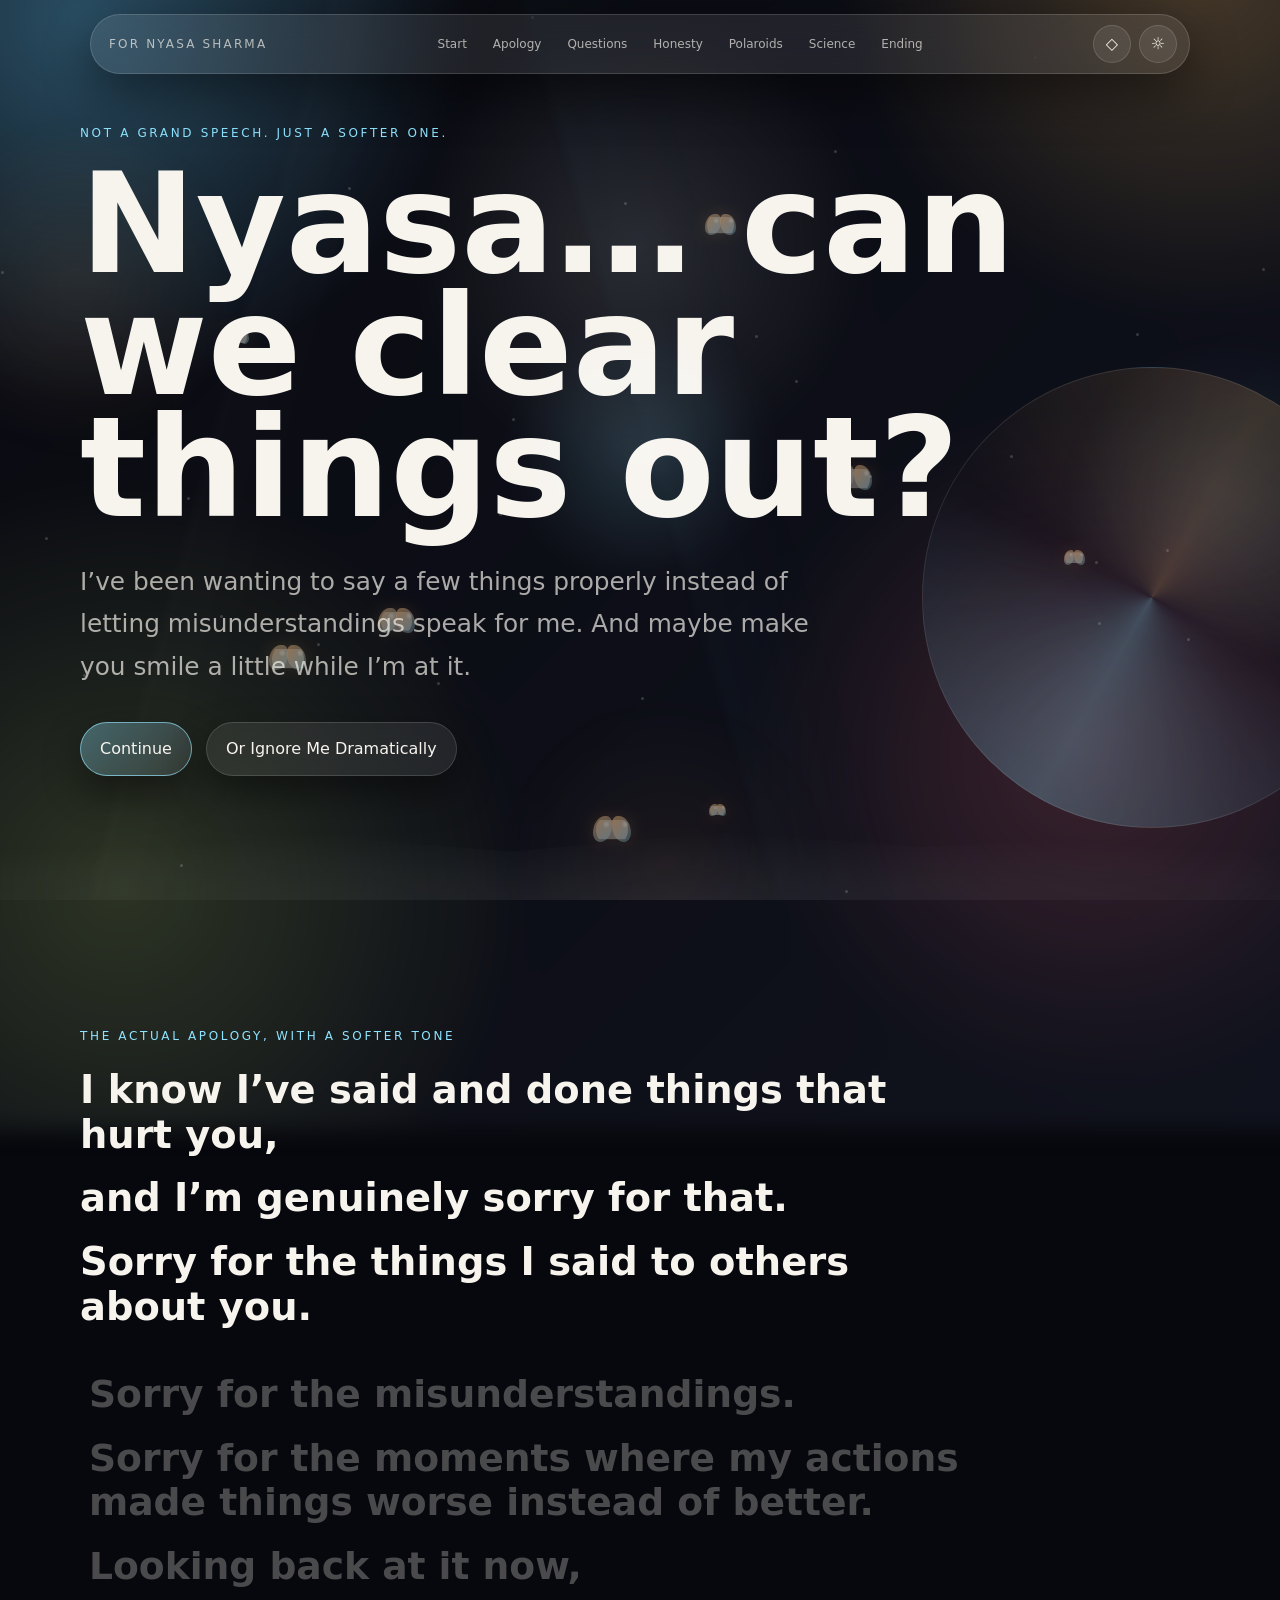
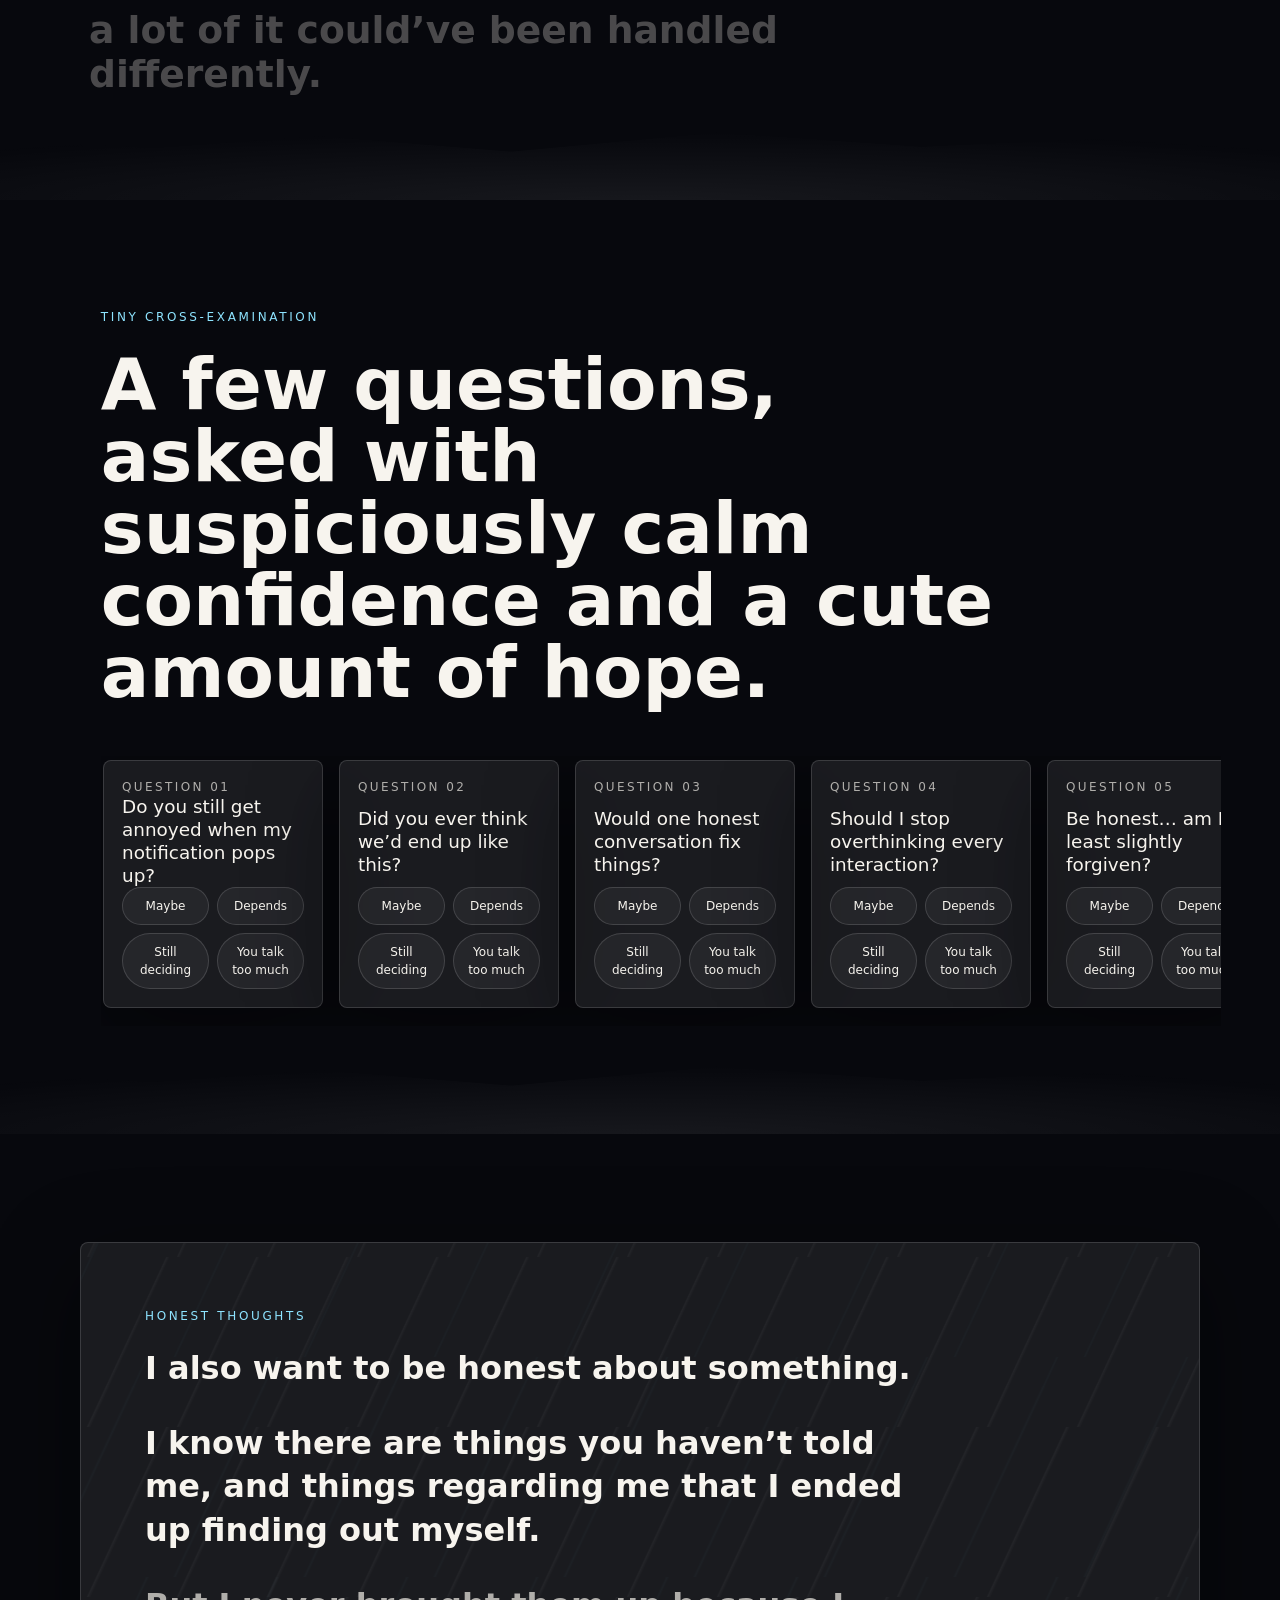
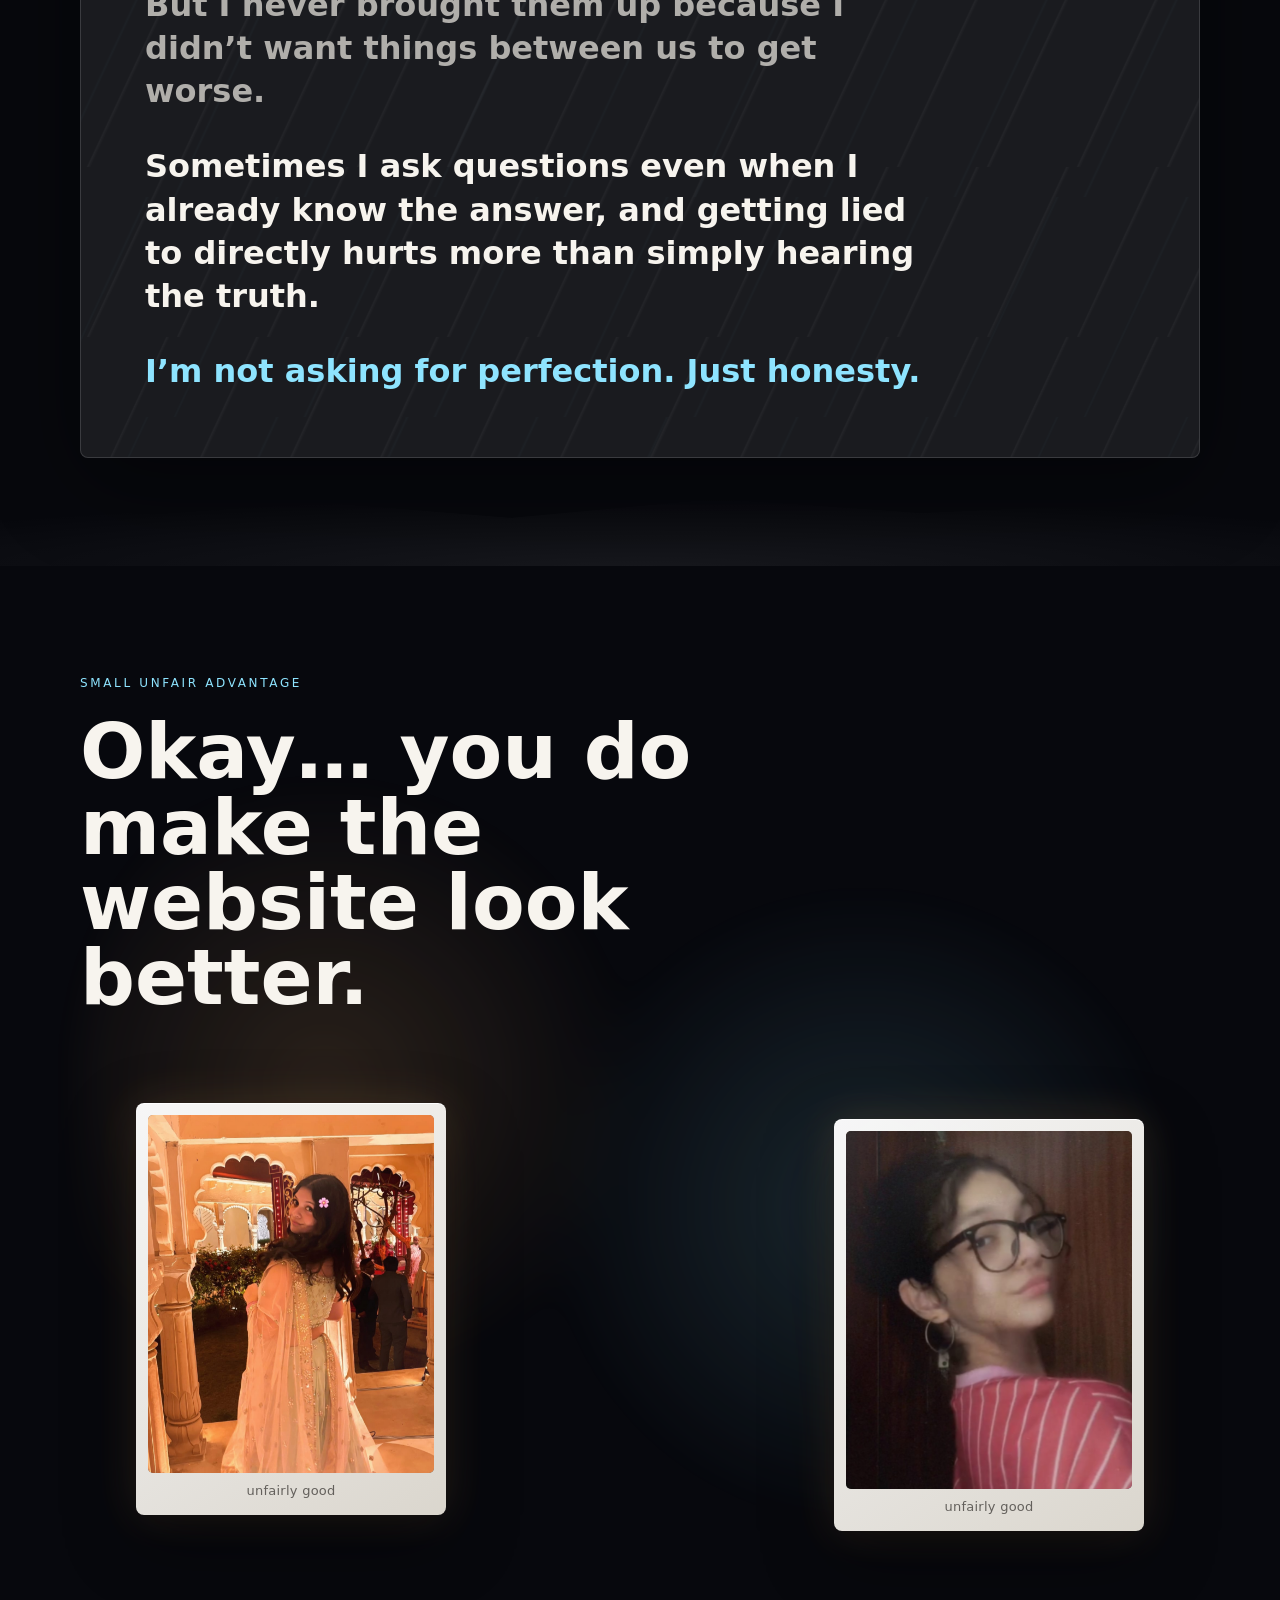
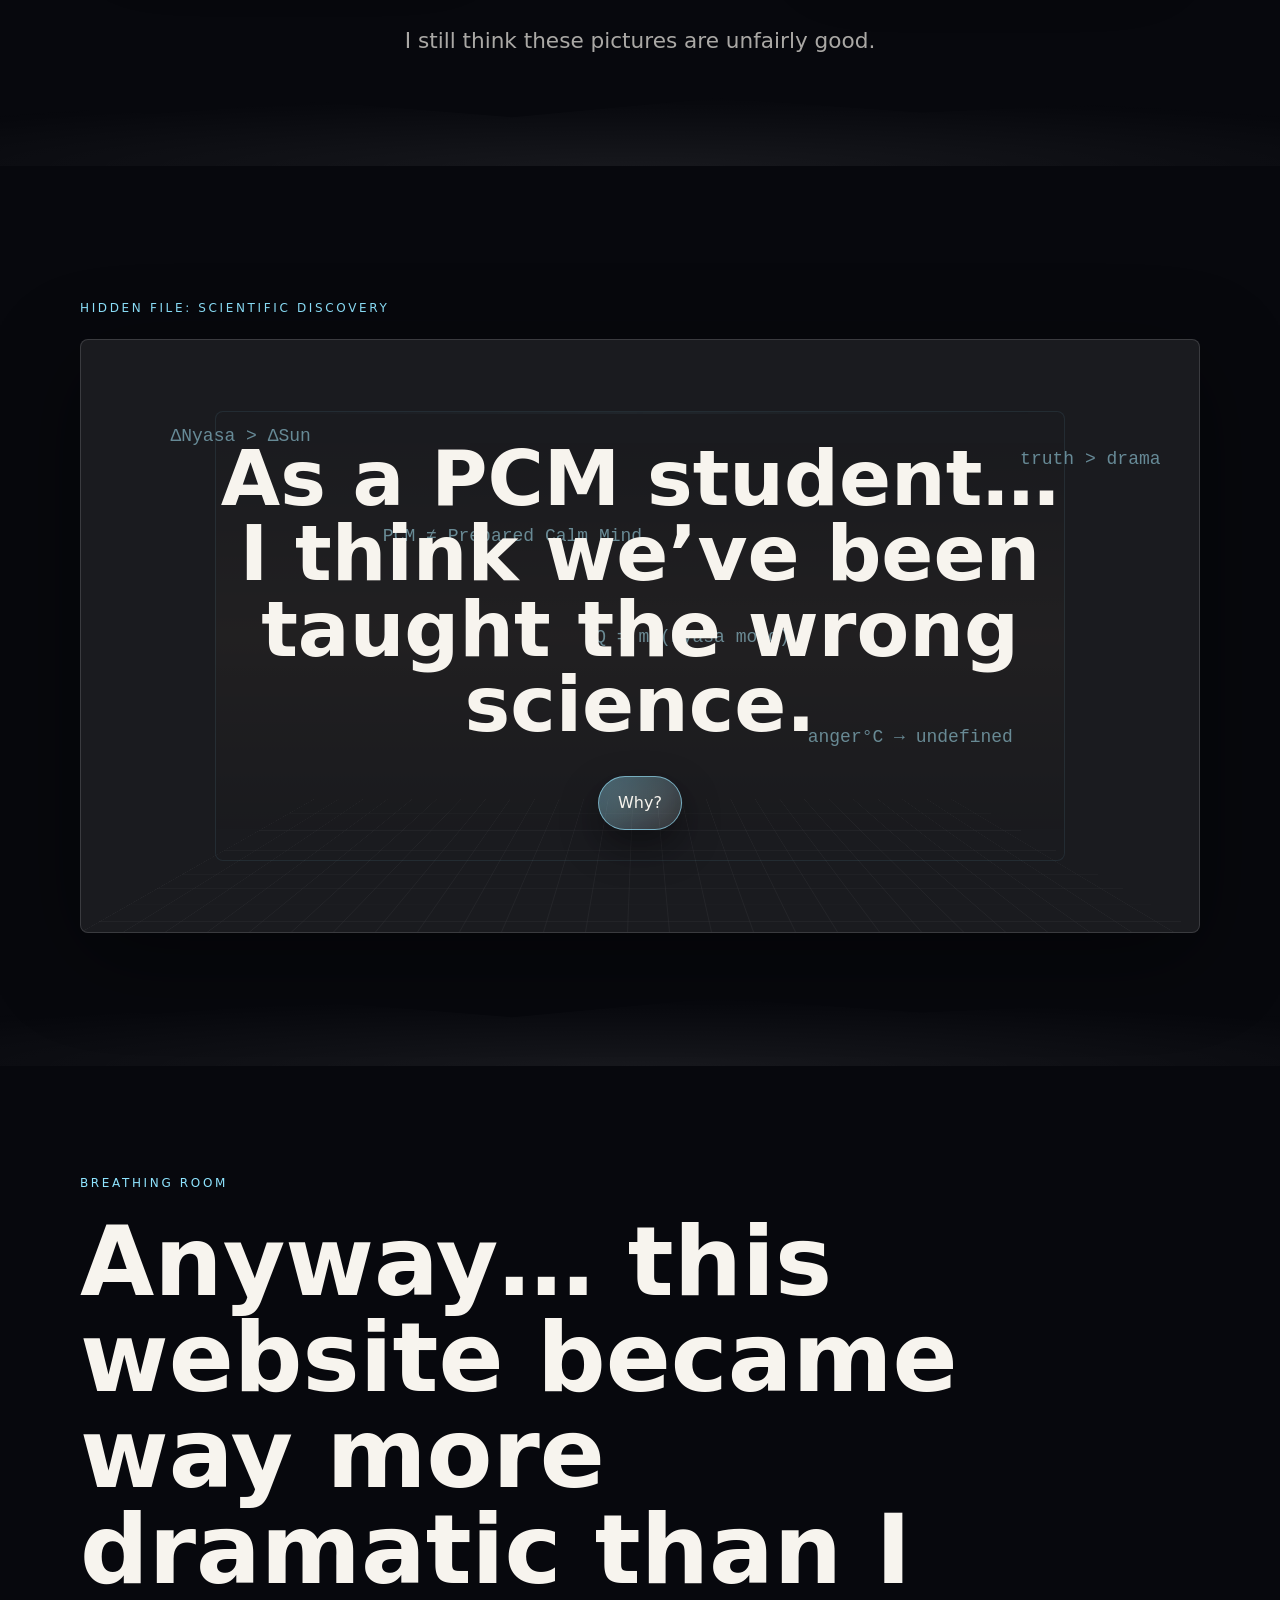
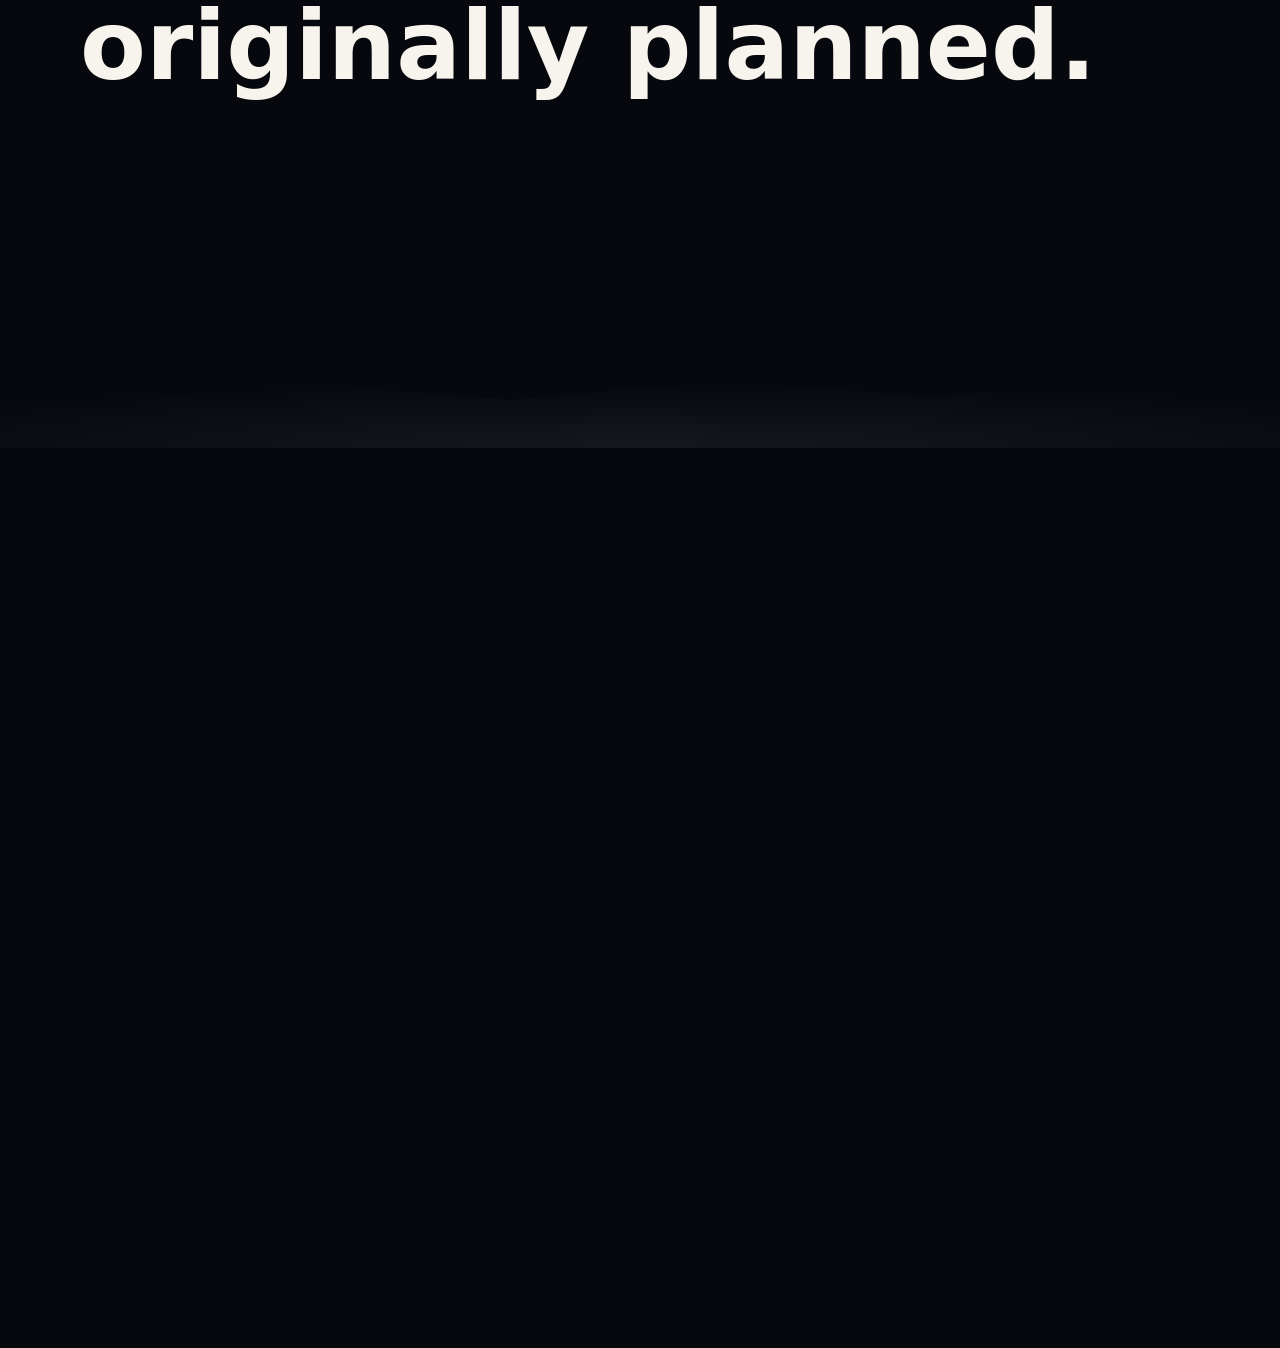
==== index.html @ a71862c9 "Add files via upload" ====
<!doctype html>
<html lang="en">
  <head>
    <meta charset="UTF-8" />
    <meta name="viewport" content="width=device-width, initial-scale=1.0" />
    <title>Nyasa... can we clear things out?</title>
    <script src="./tailwindcdn.js"></script>
    <script>
      tailwind.config = {
        theme: {
          extend: {
            fontFamily: {
              display: ['"Inter"', '"SF Pro Display"', 'system-ui', 'sans-serif'],
              body: ['"Inter"', '"SF Pro Text"', 'system-ui', 'sans-serif'],
            },
          },
        },
      };
    </script>
    <link rel="stylesheet" href="./styles.css" />
  </head>
  <body>
    <div id="root"></div>
    <script src="./react.production.min.js"></script>
    <script src="./react-dom.production.min.js"></script>
    <script src="./framer-motion.js"></script>
    <script src="./gsap.min.js"></script>
    <script src="./ScrollTrigger.min.js"></script>
    <script src="./lenis.min.js"></script>
    <script src="./app.js"></script>
  </body>
</html>
---- styles.css ----
:root {
  color-scheme: dark;
  --bg: #07080d;
  --bg-soft: #11131d;
  --text: #f7f4ee;
  --muted: rgba(247, 244, 238, 0.68);
  --line: rgba(255, 255, 255, 0.14);
  --panel: rgba(255, 255, 255, 0.08);
  --panel-strong: rgba(255, 255, 255, 0.13);
  --accent: #8ee4ff;
  --accent-2: #ffb86f;
  --accent-3: #d6ff7d;
  --shadow: rgba(0, 0, 0, 0.45);
  --glow-x: 50vw;
  --glow-y: 50vh;
  --cursor-dx: 0;
  --cursor-dy: 0;
}

body.light {
  color-scheme: light;
  --bg: #f6f3ee;
  --bg-soft: #ebe8e1;
  --text: #17191f;
  --muted: rgba(23, 25, 31, 0.68);
  --line: rgba(25, 27, 34, 0.14);
  --panel: rgba(255, 255, 255, 0.52);
  --panel-strong: rgba(255, 255, 255, 0.74);
  --accent: #166d88;
  --accent-2: #b65c19;
  --accent-3: #496f0f;
  --shadow: rgba(28, 24, 18, 0.18);
}

* {
  box-sizing: border-box;
}

html {
  scroll-behavior: auto;
  background: var(--bg);
}

body {
  margin: 0;
  min-height: 100vh;
  overflow-x: hidden;
  background:
    radial-gradient(circle at var(--glow-x) var(--glow-y), color-mix(in srgb, var(--accent) 23%, transparent), transparent 24rem),
    var(--bg);
  color: var(--text);
  font-family: Inter, SF Pro Text, system-ui, sans-serif;
  transition: background 800ms ease, color 800ms ease;
}

body.ending-calm .mesh,
body.ending-calm .rays,
body.ending-calm .butterfly-field {
  animation-duration: 48s;
  opacity: 0.62;
}

body.theme-morphing .mesh {
  transform: scale(1.03);
}

button, a {
  -webkit-tap-highlight-color: transparent;
}

.app-shell {
  position: relative;
  isolation: isolate;
  min-height: 100vh;
}

.mesh {
  position: fixed;
  inset: -18vmax;
  z-index: -5;
  background:
    radial-gradient(circle at calc(50% + var(--cursor-dx) * 10%) calc(35% + var(--cursor-dy) * 10%), rgba(255,255,255,0.12), transparent 18vmax),
    radial-gradient(circle at 18% 18%, rgba(113, 210, 255, 0.34), transparent 30vmax),
    radial-gradient(circle at 82% 14%, rgba(255, 196, 108, 0.24), transparent 28vmax),
    radial-gradient(circle at 20% 82%, rgba(214, 255, 125, 0.16), transparent 32vmax),
    radial-gradient(circle at 76% 72%, rgba(255, 114, 136, 0.18), transparent 27vmax),
    linear-gradient(135deg, var(--bg), var(--bg-soft));
  filter: blur(10px) saturate(1.08);
  animation: meshDrift 30s ease-in-out infinite alternate;
  transition: opacity 800ms ease, background 800ms ease;
}

.rays {
  position: fixed;
  inset: 0;
  z-index: -4;
  pointer-events: none;
  opacity: 0.28;
  background:
    linear-gradient(105deg, transparent 0 21%, rgba(255,255,255,0.06) 22%, transparent 31%),
    linear-gradient(74deg, transparent 0 50%, rgba(142,228,255,0.07) 51%, transparent 60%);
  animation: rays 15s linear infinite;
}

.particle-field {
  position: fixed;
  inset: 0;
  z-index: -3;
  pointer-events: none;
  overflow: hidden;
}

.particle {
  position: absolute;
  width: 3px;
  height: 3px;
  border-radius: 999px;
  background: color-mix(in srgb, var(--text) 62%, transparent);
  opacity: 0.3;
  animation: floatParticle var(--speed) ease-in-out infinite alternate;
  transform: translate3d(calc(var(--cursor-dx) * -9px), calc(var(--cursor-dy) * -9px), 0);
}

.ambient-orbs {
  position: fixed;
  inset: 0;
  z-index: -4;
  pointer-events: none;
  overflow: hidden;
}

.ambient-orb {
  position: absolute;
  width: clamp(180px, 28vw, 420px);
  aspect-ratio: 1;
  border-radius: 999px;
  opacity: 0.28;
  background: radial-gradient(circle, color-mix(in srgb, var(--accent-2) 34%, transparent), transparent 68%);
  filter: blur(14px);
  transform: translate3d(calc(var(--cursor-dx) * 18px), calc(var(--cursor-dy) * 18px), 0);
  animation: orbFloat 26s ease-in-out infinite alternate;
}

.orb-1 {
  left: -8vw;
  top: 12vh;
}

.orb-2 {
  right: -10vw;
  top: 36vh;
  background: radial-gradient(circle, color-mix(in srgb, var(--accent) 34%, transparent), transparent 68%);
  animation-delay: -8s;
}

.orb-3 {
  left: 38vw;
  bottom: -16vh;
  background: radial-gradient(circle, rgba(255, 170, 116, 0.22), transparent 68%);
  animation-delay: -14s;
}

.butterfly-field {
  position: fixed;
  inset: 0;
  z-index: -2;
  pointer-events: none;
  overflow: hidden;
}

.butterfly,
.scroll-flutter {
  position: fixed;
  display: inline-block;
  width: 22px;
  height: 22px;
  pointer-events: none;
  opacity: 0.62;
  transform-origin: center;
  will-change: transform, opacity;
}

.butterfly {
  position: absolute;
  color: color-mix(in srgb, var(--accent-2) 62%, var(--text));
  background: linear-gradient(to bottom, transparent 18%, color-mix(in srgb, var(--text) 50%, transparent) 20% 78%, transparent 80%);
  border-radius: 999px;
  animation-name: butterflyDrift;
  animation-timing-function: ease-in-out;
  animation-iteration-count: infinite;
  animation-direction: alternate;
}

.butterfly:before,
.butterfly:after,
.scroll-flutter:before,
.scroll-flutter:after {
  content: "";
  position: absolute;
  inset: 6% 49% 14% -8%;
  border-radius: 78% 34% 76% 42%;
  background:
    radial-gradient(circle at 70% 32%, rgba(255,255,255,.5), transparent 18%),
    linear-gradient(135deg, color-mix(in srgb, var(--accent-2) 72%, transparent), color-mix(in srgb, var(--accent) 44%, transparent));
  box-shadow: 0 0 18px color-mix(in srgb, var(--accent-2) 22%, transparent);
  animation: wingBeat 1.2s ease-in-out infinite alternate;
}

.butterfly:after,
.scroll-flutter:after {
  inset: 6% -8% 14% 49%;
  transform-origin: left center;
  border-radius: 34% 78% 42% 76%;
  animation-delay: -0.2s;
}

.butterfly:before,
.scroll-flutter:before {
  transform-origin: right center;
}

.scroll-flutter {
  z-index: 65;
  opacity: 0.86;
  background: linear-gradient(to bottom, transparent 18%, color-mix(in srgb, var(--text) 48%, transparent) 20% 78%, transparent 80%);
  border-radius: 999px;
  filter: drop-shadow(0 0 14px color-mix(in srgb, var(--accent-2) 42%, transparent));
}

.cursor-glow {
  position: fixed;
  left: var(--glow-x);
  top: var(--glow-y);
  width: 18rem;
  height: 18rem;
  z-index: 10;
  pointer-events: none;
  transform: translate(-50%, -50%);
  border-radius: 999px;
  background: radial-gradient(circle, color-mix(in srgb, var(--accent) 32%, transparent), transparent 63%);
  mix-blend-mode: screen;
  opacity: 0.55;
  filter: blur(10px);
}

.loader {
  position: fixed;
  inset: 0;
  z-index: 100;
  display: grid;
  place-items: center;
  background: var(--bg);
}

.loader-mark {
  width: min(52vw, 300px);
  aspect-ratio: 1;
  border-radius: 50%;
  border: 1px solid var(--line);
  background:
    conic-gradient(from 90deg, transparent, var(--accent), var(--accent-2), transparent),
    radial-gradient(circle, var(--bg) 0 58%, transparent 59%);
  animation: spin 1.25s cubic-bezier(.2,.8,.2,1) infinite;
  box-shadow: 0 0 70px color-mix(in srgb, var(--accent) 32%, transparent);
}

.nav {
  position: fixed;
  top: 14px;
  left: 14px;
  right: 14px;
  z-index: 50;
  width: min(1100px, calc(100% - 28px));
  margin: 0 auto;
  display: flex;
  align-items: center;
  justify-content: space-between;
  gap: 16px;
  border: 1px solid var(--line);
  border-radius: 999px;
  padding: 10px 12px 10px 18px;
  background: color-mix(in srgb, var(--panel-strong) 70%, transparent);
  backdrop-filter: blur(16px);
  box-shadow: 0 18px 50px var(--shadow);
}

.nav-links {
  display: flex;
  gap: 4px;
  align-items: center;
}

.nav a {
  color: var(--muted);
  text-decoration: none;
  font-size: 12px;
  padding: 8px 11px;
  border-radius: 999px;
  transition: color 250ms ease, background 250ms ease;
}

.nav a:hover {
  color: var(--text);
  background: var(--panel);
}

.brand {
  font-size: 12px;
  letter-spacing: 0.18em;
  text-transform: uppercase;
  color: var(--muted);
  white-space: nowrap;
}

.control-group {
  display: flex;
  gap: 8px;
}

.icon-btn {
  width: 38px;
  height: 38px;
  display: inline-grid;
  place-items: center;
  border-radius: 999px;
  border: 1px solid var(--line);
  background: var(--panel);
  color: var(--text);
  cursor: pointer;
  transition: transform 260ms ease, background 260ms ease, border-color 260ms ease;
}

.icon-btn:hover {
  transform: translateY(-2px);
  background: var(--panel-strong);
  border-color: color-mix(in srgb, var(--accent) 50%, var(--line));
}

.progress {
  position: fixed;
  inset: 0 auto auto 0;
  width: 100%;
  height: 3px;
  z-index: 80;
  transform-origin: 0 50%;
  background: linear-gradient(90deg, var(--accent), var(--accent-2), var(--accent-3));
  box-shadow: 0 0 20px var(--accent);
}

.section {
  position: relative;
  min-height: 100vh;
  scroll-snap-align: start;
  display: grid;
  align-items: center;
  padding: clamp(92px, 12vh, 150px) clamp(20px, 6vw, 88px);
  overflow: hidden;
}

.section-inner {
  width: min(1120px, 100%);
  margin: 0 auto;
  position: relative;
  z-index: 2;
}

.cinematic-title {
  font-size: clamp(3.25rem, 10.8vw, 10rem);
  line-height: 0.88;
  letter-spacing: 0;
  font-weight: 820;
  max-width: 1040px;
}

.eyebrow {
  color: var(--accent);
  text-transform: uppercase;
  letter-spacing: 0.22em;
  font-size: 12px;
  margin-bottom: 22px;
}

.lead {
  color: var(--muted);
  font-size: clamp(1.1rem, 2.2vw, 1.55rem);
  line-height: 1.7;
  max-width: 760px;
}

.button-row {
  display: flex;
  flex-wrap: wrap;
  gap: 14px;
  margin-top: 34px;
}

.btn {
  position: relative;
  overflow: hidden;
  border: 1px solid var(--line);
  border-radius: 999px;
  padding: 14px 19px;
  min-height: 50px;
  background: var(--panel);
  color: var(--text);
  cursor: pointer;
  backdrop-filter: blur(12px);
  box-shadow: 0 16px 38px var(--shadow);
  transition: transform 260ms ease, border-color 260ms ease, background 260ms ease;
}

.btn.primary {
  border-color: color-mix(in srgb, var(--accent) 58%, var(--line));
  background: linear-gradient(135deg, color-mix(in srgb, var(--accent) 35%, transparent), var(--panel));
}

.btn:hover {
  transform: translateY(-3px);
  background: var(--panel-strong);
}

.btn .ripple {
  position: absolute;
  width: 12px;
  height: 12px;
  border-radius: 999px;
  pointer-events: none;
  background: rgba(255, 255, 255, 0.45);
  transform: translate(-50%, -50%) scale(0);
  animation: ripple 650ms ease-out forwards;
}

.hero-orbit {
  position: absolute;
  right: clamp(-120px, -8vw, -20px);
  bottom: 8vh;
  width: clamp(260px, 36vw, 520px);
  aspect-ratio: 1;
  border-radius: 50%;
  border: 1px solid var(--line);
  background:
    radial-gradient(circle at 34% 28%, rgba(255,255,255,0.32), transparent 0 3%, transparent 4%),
    conic-gradient(from 120deg, transparent, color-mix(in srgb, var(--accent) 35%, transparent), transparent, color-mix(in srgb, var(--accent-2) 24%, transparent), transparent);
  filter: blur(0.2px);
  opacity: 0.7;
  animation: slowSpin 28s linear infinite;
  transform: translate3d(calc(var(--cursor-dx) * -22px), calc(var(--cursor-dy) * -16px), 0);
}

.glass-panel {
  border: 1px solid var(--line);
  background: var(--panel);
  backdrop-filter: blur(16px);
  border-radius: 8px;
  box-shadow: 0 24px 90px var(--shadow);
}

.apology-lines {
  display: grid;
  gap: 18px;
  max-width: 900px;
  font-size: clamp(1.35rem, 3vw, 3.25rem);
  line-height: 1.18;
  font-weight: 680;
}

.apology-line {
  opacity: 0.28;
  transform: translateY(24px) scale(0.98);
}

.question-grid {
  display: grid;
  grid-template-columns: repeat(5, minmax(220px, 1fr));
  gap: 16px;
  overflow-x: auto;
  padding: 4px 2px 18px;
  scroll-snap-type: x mandatory;
}

.question-card {
  min-height: 245px;
  scroll-snap-align: center;
  padding: 18px;
  display: flex;
  flex-direction: column;
  justify-content: space-between;
  transform-style: preserve-3d;
  transition: box-shadow 250ms ease, border-color 250ms ease;
  will-change: transform;
}

.question-card:hover {
  border-color: color-mix(in srgb, var(--accent) 54%, var(--line));
  box-shadow: 0 30px 90px var(--shadow), 0 0 42px color-mix(in srgb, var(--accent) 22%, transparent);
}

.question-card h3 {
  font-size: 1.15rem;
  line-height: 1.25;
}

.answer-bank {
  display: grid;
  grid-template-columns: repeat(2, minmax(0, 1fr));
  gap: 8px;
}

.mini-btn {
  border: 1px solid var(--line);
  border-radius: 999px;
  background: rgba(255,255,255,0.05);
  color: var(--text);
  padding: 9px 11px;
  cursor: pointer;
  font-size: 12px;
  transition: transform 200ms ease, background 200ms ease;
}

.mini-btn:hover {
  transform: translateY(-2px);
  background: var(--panel-strong);
}

.floating-reply {
  position: fixed;
  z-index: 70;
  pointer-events: none;
  padding: 11px 14px;
  border-radius: 999px;
  border: 1px solid var(--line);
  background: var(--panel-strong);
  backdrop-filter: blur(12px);
  color: var(--text);
  box-shadow: 0 20px 60px var(--shadow);
}

.rain-pane {
  min-height: 64vh;
  padding: clamp(24px, 6vw, 64px);
  position: relative;
  overflow: hidden;
}

.rain-pane:before {
  content: "";
  position: absolute;
  inset: -40%;
  background-image:
    linear-gradient(115deg, transparent 0 48%, rgba(255,255,255,.18) 49%, transparent 51%),
    linear-gradient(115deg, transparent 0 52%, rgba(142,228,255,.12) 53%, transparent 54%);
  background-size: 90px 170px, 130px 220px;
  animation: rain 7s linear infinite;
  opacity: 0.22;
}

.honest-copy {
  position: relative;
  max-width: 780px;
  font-size: clamp(1.2rem, 2.5vw, 2.25rem);
  line-height: 1.35;
  font-weight: 620;
}

.polaroid-section {
  min-height: 112vh;
}

.polaroid-section:before {
  content: "";
  position: absolute;
  inset: 8% 6%;
  z-index: 0;
  border-radius: 40%;
  background:
    radial-gradient(circle at 22% 42%, color-mix(in srgb, var(--accent-2) 18%, transparent), transparent 30%),
    radial-gradient(circle at 70% 54%, color-mix(in srgb, var(--accent) 18%, transparent), transparent 34%);
  filter: blur(18px);
  opacity: 0.8;
  transform: translate3d(calc(var(--cursor-dx) * 12px), calc(var(--cursor-dy) * 8px), 0);
}

.polaroid-title {
  max-width: 720px;
  font-size: clamp(2.4rem, 6vw, 6.8rem);
  line-height: 0.98;
  font-weight: 830;
}

.polaroid-stage {
  position: relative;
  min-height: 540px;
  margin-top: clamp(34px, 6vw, 70px);
  perspective: 1100px;
}

.polaroid-card {
  --tilt-x: 0deg;
  --tilt-y: 0deg;
  --shift-x: 0px;
  --shift-y: 0px;
  position: absolute;
  width: min(29vw, 310px);
  min-width: 230px;
  padding: 12px 12px 42px;
  margin: 0;
  border-radius: 8px;
  background:
    linear-gradient(145deg, rgba(255,255,255,.96), rgba(244,239,228,.88)),
    var(--panel-strong);
  box-shadow:
    0 24px 70px var(--shadow),
    inset 0 1px 0 rgba(255,255,255,.9),
    0 0 44px color-mix(in srgb, var(--accent-2) 16%, transparent);
  transform:
    translate3d(var(--shift-x), calc(var(--lift) + var(--shift-y)), 0)
    rotate(var(--rotate))
    rotateX(var(--tilt-x))
    rotateY(var(--tilt-y));
  transform-style: preserve-3d;
  animation: polaroidFloat 8s ease-in-out infinite alternate;
  animation-delay: var(--delay);
  transition: box-shadow 260ms ease;
  will-change: transform;
}

.polaroid-card:nth-child(1) {
  left: 5%;
  top: 18px;
}

.polaroid-card:nth-child(2) {
  left: 37%;
  top: 86px;
  z-index: 2;
}

.polaroid-card:nth-child(3) {
  right: 5%;
  top: 34px;
}

.polaroid-card:hover {
  box-shadow:
    0 34px 92px var(--shadow),
    inset 0 1px 0 rgba(255,255,255,.95),
    0 0 58px color-mix(in srgb, var(--accent-2) 22%, transparent);
}

.polaroid-image-wrap {
  position: relative;
  overflow: hidden;
  aspect-ratio: 4 / 5;
  border-radius: 5px;
  background:
    linear-gradient(135deg, rgba(255,184,111,.28), rgba(142,228,255,.18)),
    color-mix(in srgb, var(--bg-soft) 70%, white);
}

.polaroid-image-wrap:after {
  content: "";
  position: absolute;
  inset: 0;
  background:
    linear-gradient(115deg, rgba(255,255,255,.28), transparent 28% 64%, rgba(255,255,255,.16)),
    radial-gradient(circle at calc(50% + var(--cursor-dx) * 20%) 12%, rgba(255,255,255,.25), transparent 30%);
  mix-blend-mode: screen;
  opacity: 0.5;
  pointer-events: none;
}

.polaroid-image-wrap img {
  width: 100%;
  height: 100%;
  object-fit: cover;
  display: block;
  transform: scale(1.035) translate3d(calc(var(--shift-x) * -0.35), calc(var(--shift-y) * -0.35), 0);
  transition: transform 260ms ease;
}

.polaroid-placeholder {
  height: 100%;
  display: grid;
  place-items: center;
  align-content: center;
  gap: 8px;
  color: rgba(255,255,255,.78);
  background:
    linear-gradient(145deg, rgba(18,20,28,.16), rgba(18,20,28,.42)),
    radial-gradient(circle at 50% 30%, color-mix(in srgb, var(--accent-2) 36%, transparent), transparent 38%);
  text-align: center;
}

.polaroid-placeholder span {
  font-size: 13px;
  letter-spacing: 0.22em;
  text-transform: uppercase;
}

.polaroid-placeholder small {
  color: rgba(255,255,255,.58);
}

.polaroid-card figcaption {
  position: absolute;
  left: 16px;
  right: 16px;
  bottom: 14px;
  color: rgba(22, 20, 18, 0.62);
  font-size: 13px;
  letter-spacing: 0.02em;
  text-align: center;
}

.polaroid-note {
  width: fit-content;
  margin: 0 auto;
  color: var(--muted);
  font-size: clamp(1.05rem, 2vw, 1.35rem);
}

.science-stage {
  min-height: 66vh;
  display: grid;
  place-items: center;
  text-align: center;
  padding: clamp(24px, 5vw, 56px);
  position: relative;
  overflow: hidden;
}

.science-stage:after {
  content: "";
  position: absolute;
  inset: 12%;
  border: 1px solid color-mix(in srgb, var(--accent) 28%, transparent);
  border-radius: 8px;
  transform: translate3d(0, 0, 0);
  opacity: 0.32;
  pointer-events: none;
  background:
    linear-gradient(90deg, transparent, color-mix(in srgb, var(--accent) 16%, transparent), transparent) 0 0 / 100% 2px no-repeat,
    linear-gradient(transparent, color-mix(in srgb, var(--accent-2) 10%, transparent), transparent);
  animation: scannerSweep 3.8s ease-in-out infinite;
}

.science-grid {
  position: absolute;
  inset: 0;
  opacity: 0.25;
  background:
    linear-gradient(var(--line) 1px, transparent 1px),
    linear-gradient(90deg, var(--line) 1px, transparent 1px);
  background-size: 42px 42px;
  transform: perspective(600px) rotateX(62deg) translateY(18%);
  transform-origin: bottom;
}

.formula {
  position: absolute;
  color: color-mix(in srgb, var(--accent) 75%, var(--text));
  opacity: 0.54;
  font-size: clamp(12px, 1.6vw, 18px);
  font-family: ui-monospace, SFMono-Regular, Menlo, monospace;
  animation: formulaFloat 6s ease-in-out infinite alternate;
}

.science-copy {
  position: relative;
  z-index: 2;
}

.type-text {
  min-height: 3.8em;
  font-size: clamp(2.1rem, 6vw, 6.5rem);
  line-height: 0.98;
  font-weight: 830;
}

.heat-wrap {
  margin: 24px auto 0;
  width: min(520px, 100%);
  display: grid;
  gap: 12px;
}

.meter {
  height: 16px;
  overflow: hidden;
  border-radius: 999px;
  border: 1px solid var(--line);
  background: rgba(255,255,255,.08);
}

.meter-fill {
  width: 102%;
  height: 100%;
  background: linear-gradient(90deg, #62e6ff, #ffe66a, #ff6f61);
  transform-origin: left;
  animation: overheat 1.7s ease-in-out infinite alternate;
}

.alert {
  display: inline-flex;
  align-items: center;
  justify-content: center;
  gap: 8px;
  border: 1px solid rgba(255, 111, 97, .42);
  background: rgba(255, 111, 97, .12);
  color: var(--text);
  border-radius: 999px;
  padding: 10px 14px;
  animation: pulseAlert 1.1s ease-in-out infinite alternate;
}

.heatwave {
  animation: heatwave 1.2s ease-in-out infinite;
}

.ending-panel {
  text-align: center;
}

.ending-panel h2 {
  font-size: clamp(2.7rem, 8vw, 7.4rem);
  line-height: 0.95;
  font-weight: 830;
}

.wave {
  position: absolute;
  left: 0;
  right: 0;
  bottom: -2px;
  height: 120px;
  pointer-events: none;
  opacity: 0.52;
  background:
    radial-gradient(120% 100% at 50% 100%, var(--panel-strong), transparent 62%);
  clip-path: polygon(0 48%, 12% 55%, 25% 45%, 40% 58%, 56% 42%, 72% 54%, 86% 47%, 100% 57%, 100% 100%, 0 100%);
}

.final-message {
  margin: 30px auto 0;
  max-width: 680px;
  color: var(--muted);
  font-size: clamp(1.05rem, 2vw, 1.35rem);
  line-height: 1.7;
}

.final-message p {
  margin: 0.14em 0;
}

.final-message .final-tease {
  color: color-mix(in srgb, var(--accent-2) 78%, var(--text));
}

@keyframes meshDrift {
  0% { transform: translate3d(-2%, -1%, 0) scale(1) rotate(0deg); }
  100% { transform: translate3d(2%, 1%, 0) scale(1.08) rotate(8deg); }
}

@keyframes orbFloat {
  from { transform: translate3d(calc(var(--cursor-dx) * 18px), calc(var(--cursor-dy) * 18px), 0) scale(0.94); }
  to { transform: translate3d(calc(34px + var(--cursor-dx) * 18px), calc(-28px + var(--cursor-dy) * 18px), 0) scale(1.08); }
}

@keyframes rays {
  from { transform: translateX(-10%); }
  to { transform: translateX(10%); }
}

@keyframes floatParticle {
  from { transform: translate3d(0, 0, 0); }
  to { transform: translate3d(var(--dx), var(--dy), 0); }
}

@keyframes butterflyDrift {
  0% { transform: translate3d(-10px, 12px, 0) rotate(-7deg) scale(0.9); opacity: 0.22; }
  45% { opacity: 0.68; }
  100% { transform: translate3d(28px, -38px, 0) rotate(12deg) scale(1.08); opacity: 0.5; }
}

@keyframes wingBeat {
  from { transform: rotateY(0deg) rotate(2deg); }
  to { transform: rotateY(58deg) rotate(-7deg); }
}

@keyframes spin {
  to { transform: rotate(360deg); }
}

@keyframes slowSpin {
  to { transform: rotate(360deg); }
}

@keyframes ripple {
  to { transform: translate(-50%, -50%) scale(26); opacity: 0; }
}

@keyframes rain {
  to { transform: translate3d(0, 220px, 0); }
}

@keyframes formulaFloat {
  to { transform: translate3d(18px, -24px, 0) rotate(2deg); }
}

@keyframes polaroidFloat {
  from {
    transform:
      translate3d(var(--shift-x), calc(var(--lift) + var(--shift-y) - 8px), 0)
      rotate(var(--rotate))
      rotateX(var(--tilt-x))
      rotateY(var(--tilt-y));
  }
  to {
    transform:
      translate3d(var(--shift-x), calc(var(--lift) + var(--shift-y) + 10px), 0)
      rotate(calc(var(--rotate) + 1.2deg))
      rotateX(var(--tilt-x))
      rotateY(var(--tilt-y));
  }
}

@keyframes scannerSweep {
  0%, 100% { background-position: 0 18%, 0 0; opacity: 0.18; }
  50% { background-position: 0 76%, 0 0; opacity: 0.36; }
}

@keyframes overheat {
  0% { transform: scaleX(.68); filter: hue-rotate(0deg); }
  100% { transform: scaleX(1); filter: hue-rotate(-18deg) saturate(1.4); }
}

@keyframes pulseAlert {
  to { transform: scale(1.04); box-shadow: 0 0 30px rgba(255,111,97,.25); }
}

@keyframes heatwave {
  0%, 100% { filter: blur(0) contrast(1); transform: skewX(0deg); }
  50% { filter: blur(.5px) contrast(1.15); transform: skewX(-1.5deg); }
}

@media (max-width: 820px) {
  html {
    scroll-snap-type: none;
  }

  .nav {
    top: 10px;
    align-items: center;
  }

  .nav-links {
    display: none;
  }

  .brand {
    max-width: 52vw;
    overflow: hidden;
    text-overflow: ellipsis;
  }

  .section {
    padding-inline: 18px;
  }

  .button-row {
    align-items: stretch;
  }

  .btn {
    flex: 1 1 220px;
  }

  .question-grid {
    grid-template-columns: repeat(5, minmax(255px, 78vw));
  }

  .ambient-orb {
    width: 210px;
    filter: blur(10px);
    opacity: 0.18;
  }

  .butterfly {
    opacity: 0.34;
  }

  .polaroid-section {
    min-height: 138vh;
  }

  .polaroid-stage {
    min-height: 760px;
    margin-top: 34px;
  }

  .polaroid-card {
    width: min(72vw, 280px);
    min-width: 0;
  }

  .polaroid-card:nth-child(1) {
    left: 4%;
    top: 0;
  }

  .polaroid-card:nth-child(2) {
    left: auto;
    right: 4%;
    top: 220px;
  }

  .polaroid-card:nth-child(3) {
    left: 10%;
    right: auto;
    top: 448px;
  }

  .cursor-glow {
    display: none;
  }
}

@media (prefers-reduced-motion: reduce) {
  *,
  *:before,
  *:after {
    animation-duration: 0.001ms !important;
    animation-iteration-count: 1 !important;
    scroll-behavior: auto !important;
    transition-duration: 0.001ms !important;
  }
}
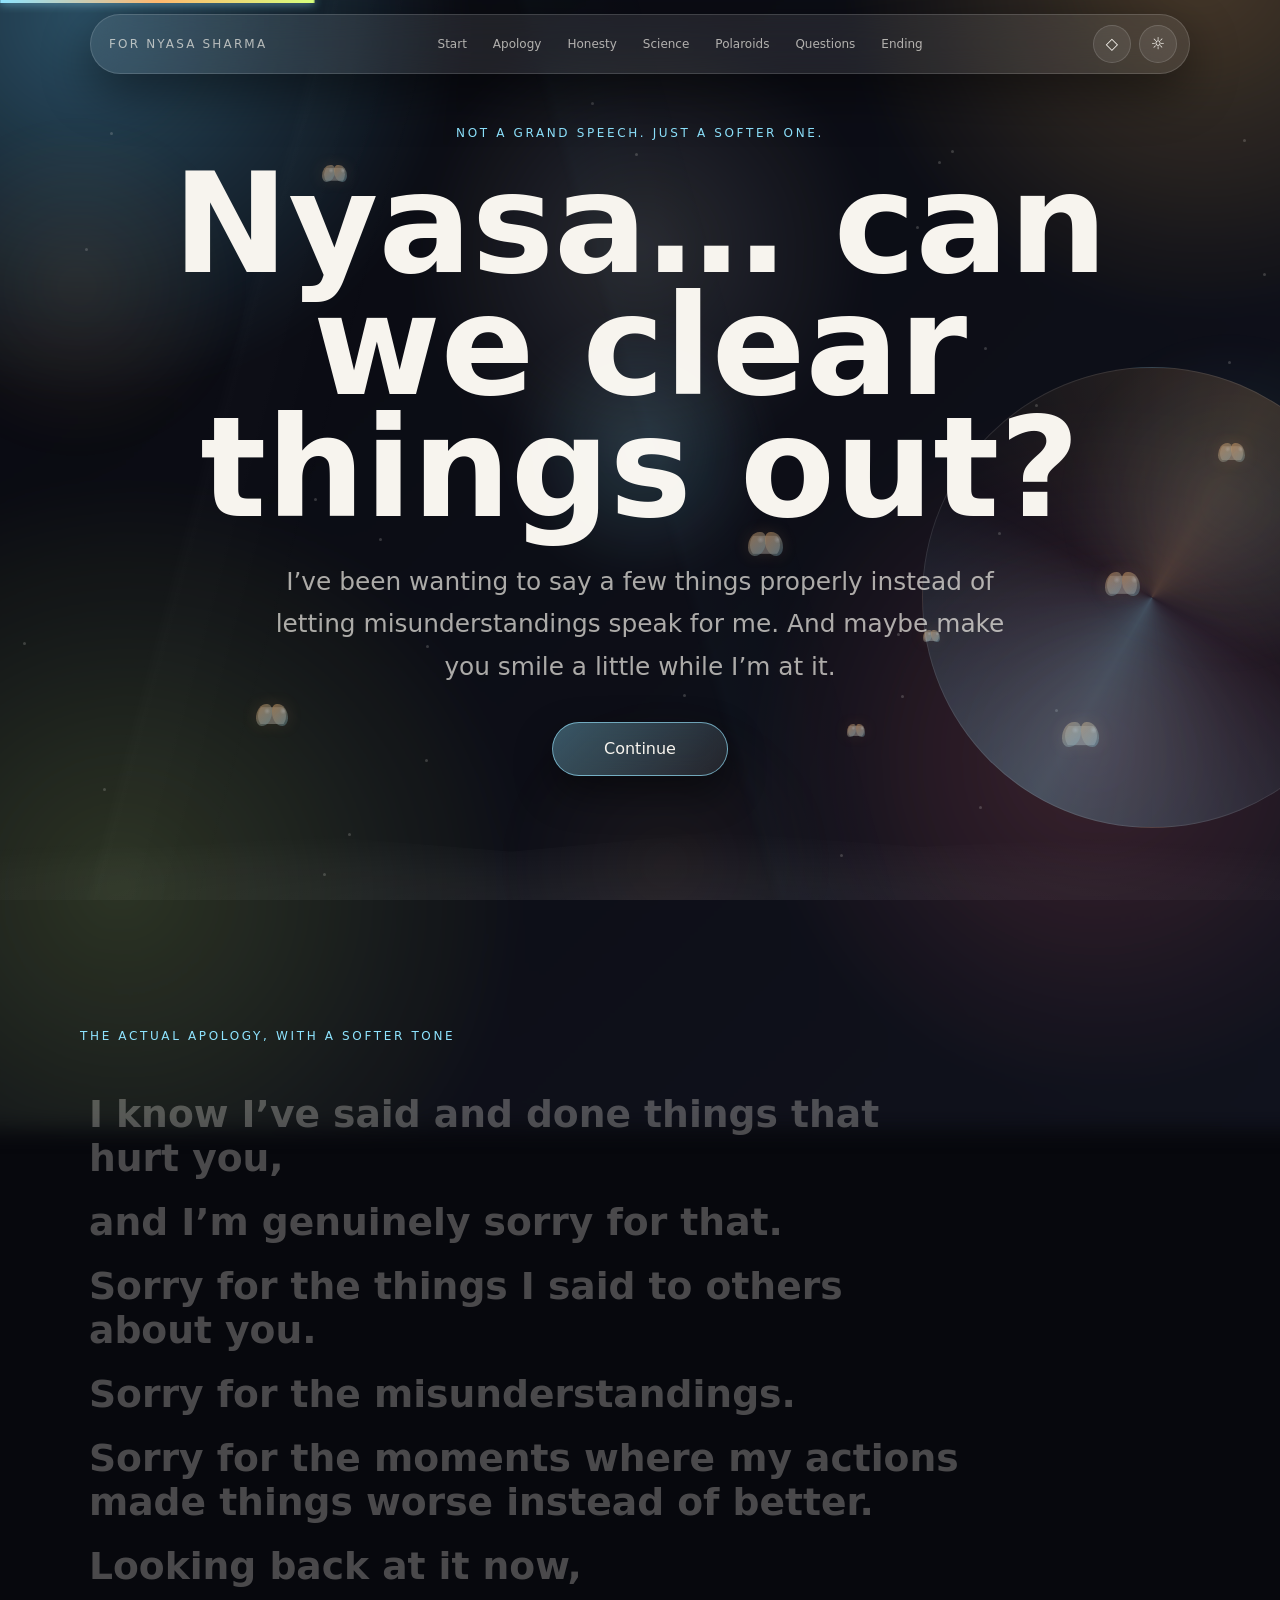
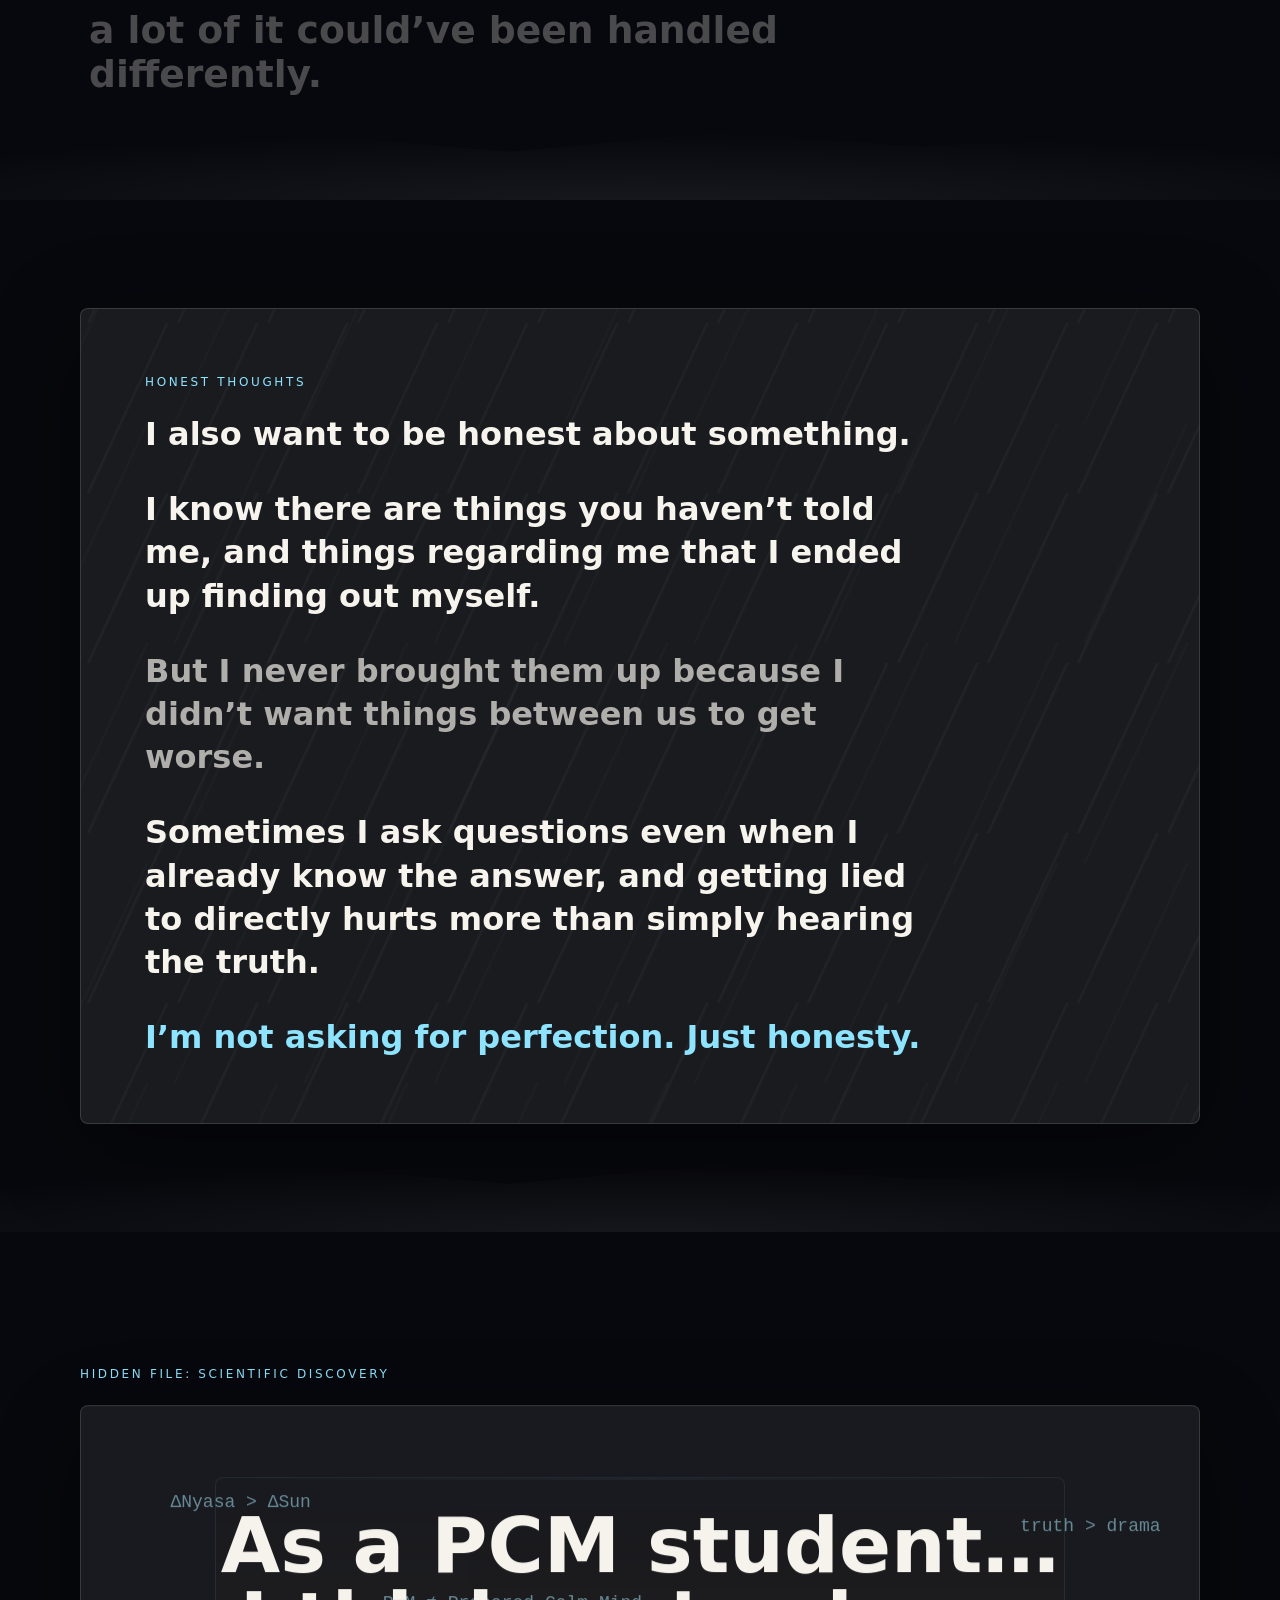
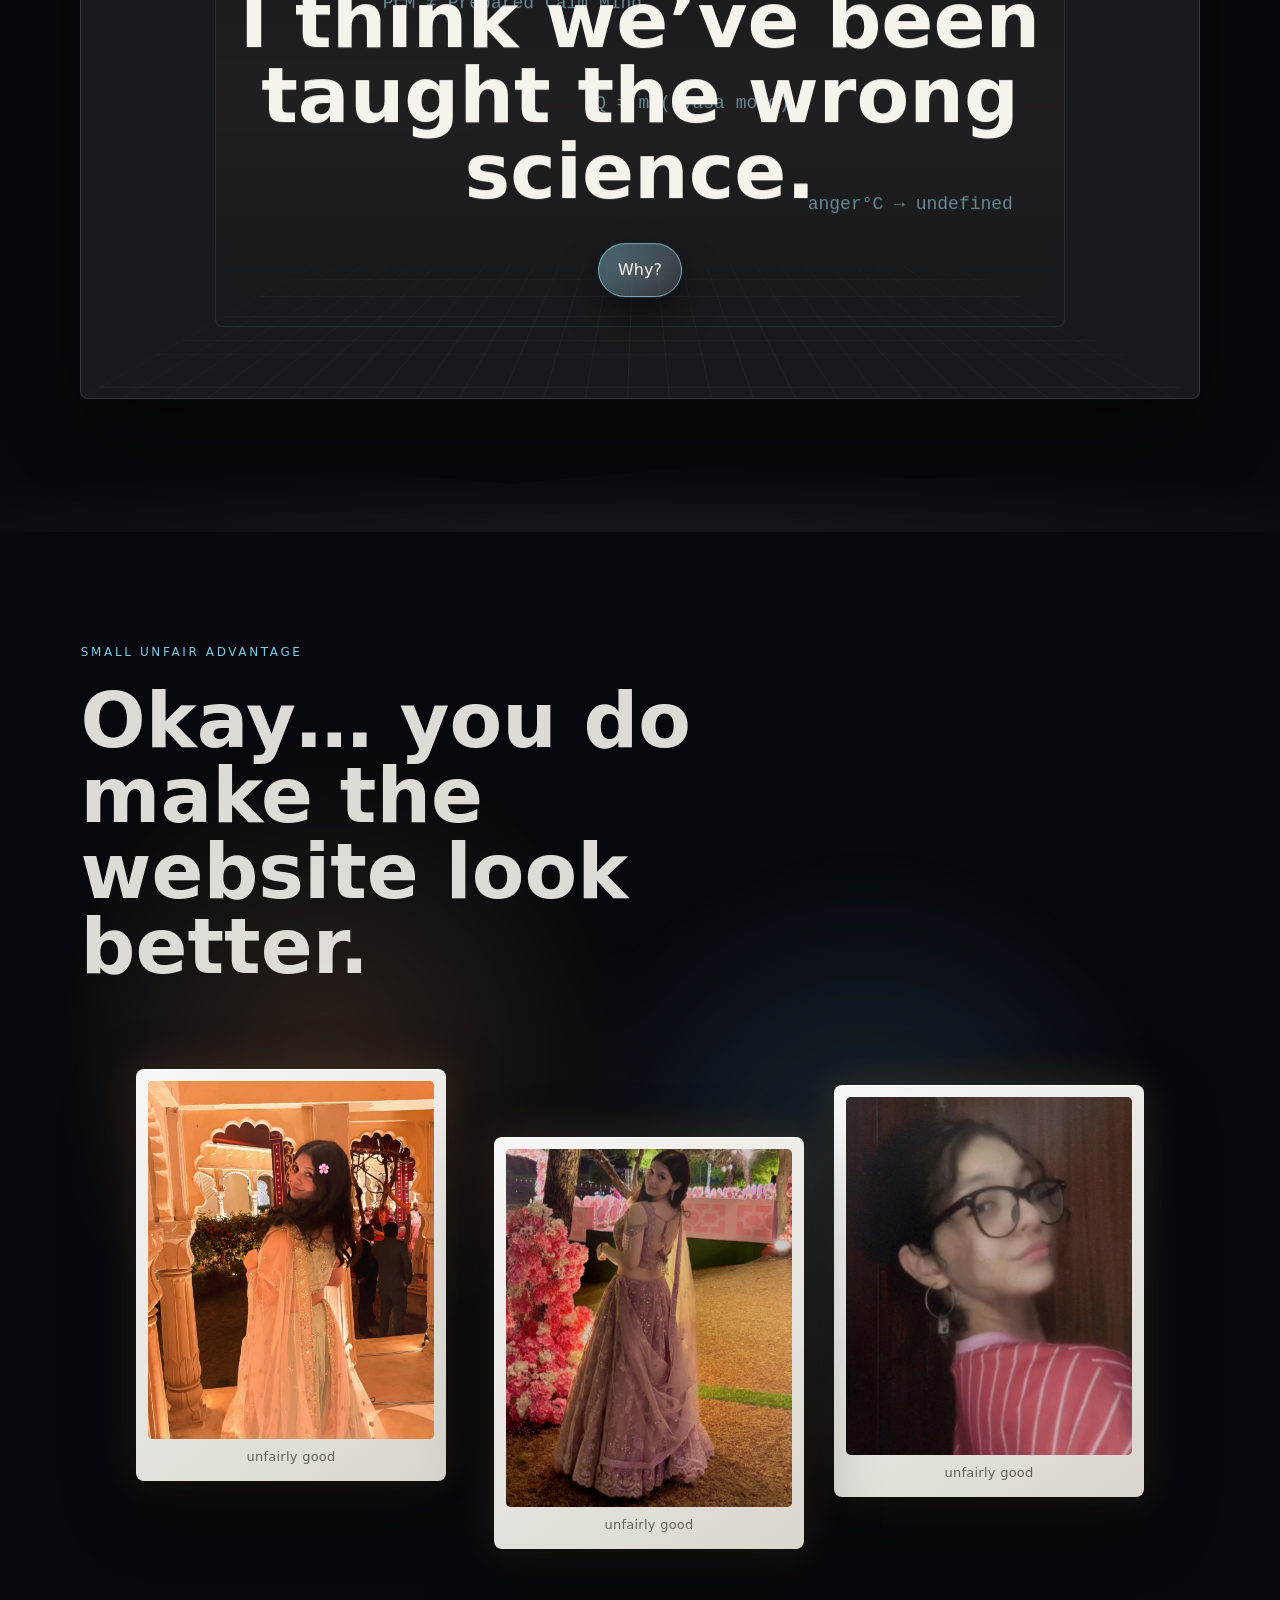
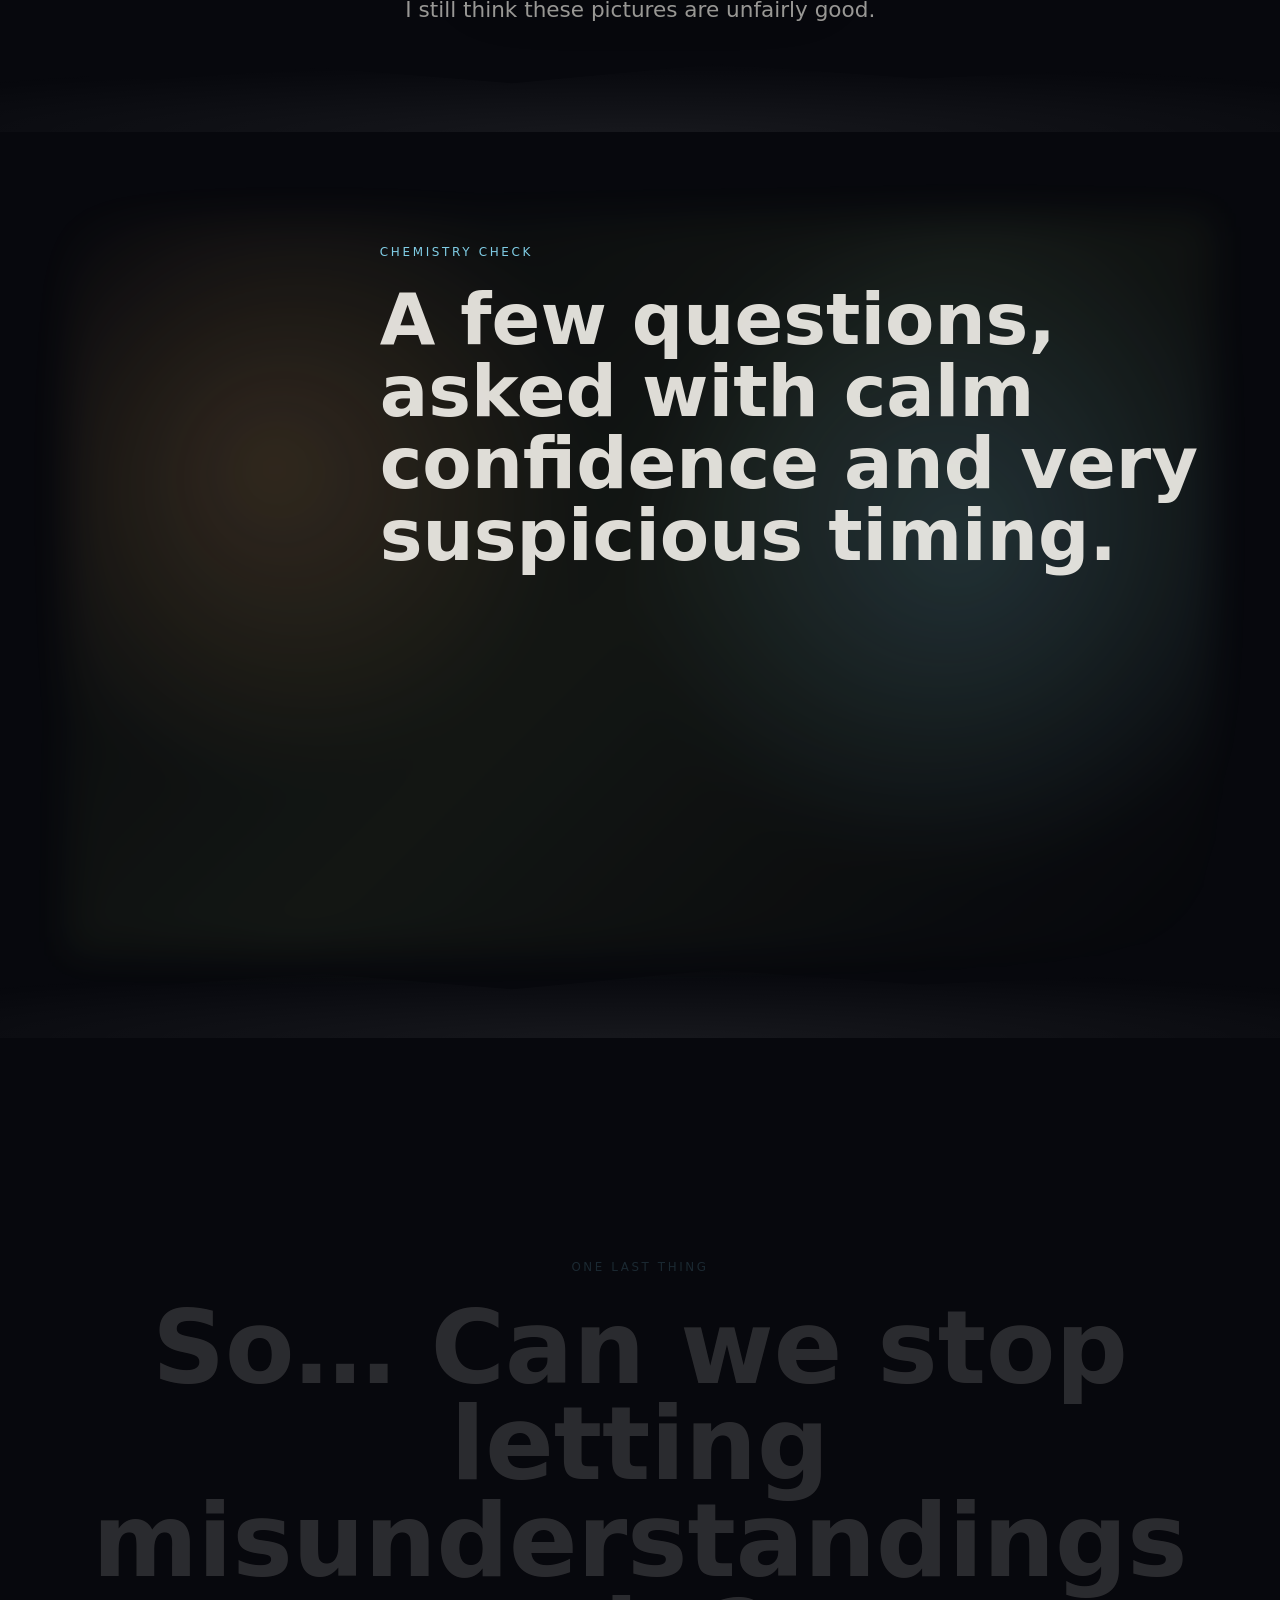
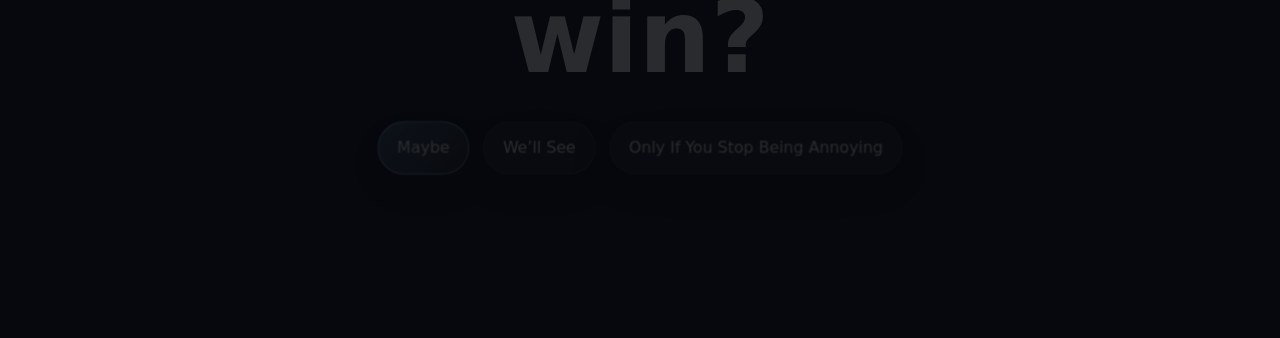
==== commit 691cab10: "Add files via upload" ====
--- a/index.html
+++ b/index.html
@@ -27,6 +27,7 @@
     <script src="./gsap.min.js"></script>
     <script src="./ScrollTrigger.min.js"></script>
     <script src="./lenis.min.js"></script>
+    <script src="./supabase-config.js"></script>
     <script src="./app.js"></script>
   </body>
 </html>
--- a/styles.css
+++ b/styles.css
@@ -372,6 +372,17 @@
   max-width: 1040px;
 }
 
+#hero .section-inner {
+  display: grid;
+  justify-items: center;
+  text-align: center;
+}
+
+#hero .lead {
+  margin-left: auto;
+  margin-right: auto;
+}
+
 .eyebrow {
   color: var(--accent);
   text-transform: uppercase;
@@ -392,6 +403,14 @@
   flex-wrap: wrap;
   gap: 14px;
   margin-top: 34px;
+}
+
+.hero-actions {
+  justify-content: center;
+}
+
+.hero-actions .btn {
+  min-width: 176px;
 }
 
 .btn {
@@ -419,7 +438,8 @@
   background: var(--panel-strong);
 }
 
-.btn .ripple {
+.btn .ripple,
+.mini-btn .ripple {
   position: absolute;
   width: 12px;
   height: 12px;
@@ -471,15 +491,28 @@
 
 .question-grid {
   display: grid;
-  grid-template-columns: repeat(5, minmax(220px, 1fr));
+  grid-template-columns: repeat(7, minmax(232px, 1fr));
   gap: 16px;
   overflow-x: auto;
   padding: 4px 2px 18px;
   scroll-snap-type: x mandatory;
 }
 
+.questions-section:before {
+  content: "";
+  position: absolute;
+  inset: 9% 5%;
+  background:
+    radial-gradient(circle at 18% 34%, color-mix(in srgb, var(--accent-2) 20%, transparent), transparent 30%),
+    radial-gradient(circle at 78% 44%, color-mix(in srgb, var(--accent) 20%, transparent), transparent 34%),
+    linear-gradient(135deg, transparent, color-mix(in srgb, var(--accent-3) 8%, transparent), transparent);
+  opacity: 0.78;
+  filter: blur(20px);
+  pointer-events: none;
+}
+
 .question-card {
-  min-height: 245px;
+  min-height: 292px;
   scroll-snap-align: center;
   padding: 18px;
   display: flex;
@@ -490,23 +523,50 @@
   will-change: transform;
 }
 
+.question-card:after {
+  content: "";
+  position: absolute;
+  inset: -1px;
+  border-radius: inherit;
+  pointer-events: none;
+  opacity: 0;
+  background: radial-gradient(circle at 50% 0, color-mix(in srgb, var(--accent) 34%, transparent), transparent 55%);
+  transition: opacity 260ms ease;
+}
+
 .question-card:hover {
   border-color: color-mix(in srgb, var(--accent) 54%, var(--line));
   box-shadow: 0 30px 90px var(--shadow), 0 0 42px color-mix(in srgb, var(--accent) 22%, transparent);
 }
 
+.question-card.answered {
+  border-color: color-mix(in srgb, var(--accent-2) 60%, var(--line));
+  animation: cardGlow 1100ms ease-out;
+}
+
+.question-card.answered:after,
+.question-card.saving:after {
+  opacity: 1;
+}
+
 .question-card h3 {
-  font-size: 1.15rem;
+  font-size: 1.1rem;
   line-height: 1.25;
+  position: relative;
+  z-index: 1;
 }
 
 .answer-bank {
   display: grid;
   grid-template-columns: repeat(2, minmax(0, 1fr));
   gap: 8px;
+  position: relative;
+  z-index: 1;
 }
 
 .mini-btn {
+  position: relative;
+  overflow: hidden;
   border: 1px solid var(--line);
   border-radius: 999px;
   background: rgba(255,255,255,0.05);
@@ -514,7 +574,7 @@
   padding: 9px 11px;
   cursor: pointer;
   font-size: 12px;
-  transition: transform 200ms ease, background 200ms ease;
+  transition: transform 200ms ease, background 200ms ease, border-color 200ms ease, box-shadow 200ms ease;
 }
 
 .mini-btn:hover {
@@ -522,9 +582,44 @@
   background: var(--panel-strong);
 }
 
-.floating-reply {
+.mini-btn.selected {
+  border-color: color-mix(in srgb, var(--accent-2) 68%, var(--line));
+  background: color-mix(in srgb, var(--accent-2) 18%, var(--panel-strong));
+  box-shadow: 0 0 24px color-mix(in srgb, var(--accent-2) 24%, transparent);
+}
+
+.mini-btn:disabled {
+  cursor: wait;
+  opacity: 0.74;
+}
+
+.question-reaction {
+  position: relative;
+  z-index: 1;
+  min-height: 1.4em;
+  margin: 10px 0 0;
+  color: color-mix(in srgb, var(--accent-2) 78%, var(--text));
+  font-size: 12px;
+  line-height: 1.35;
+}
+
+.reply-burst {
   position: fixed;
   z-index: 70;
+  pointer-events: none;
+}
+
+.response-particle {
+  position: absolute;
+  width: 7px;
+  height: 7px;
+  border-radius: 999px;
+  background: linear-gradient(135deg, var(--accent), var(--accent-2));
+  box-shadow: 0 0 18px color-mix(in srgb, var(--accent) 45%, transparent);
+}
+
+.floating-reply {
+  position: absolute;
   pointer-events: none;
   padding: 11px 14px;
   border-radius: 999px;
@@ -938,6 +1033,12 @@
   to { transform: scale(1.04); box-shadow: 0 0 30px rgba(255,111,97,.25); }
 }
 
+@keyframes cardGlow {
+  0% { box-shadow: 0 20px 60px var(--shadow), 0 0 0 color-mix(in srgb, var(--accent-2) 0%, transparent); }
+  45% { box-shadow: 0 28px 86px var(--shadow), 0 0 56px color-mix(in srgb, var(--accent-2) 34%, transparent); }
+  100% { box-shadow: 0 24px 90px var(--shadow), 0 0 18px color-mix(in srgb, var(--accent-2) 12%, transparent); }
+}
+
 @keyframes heatwave {
   0%, 100% { filter: blur(0) contrast(1); transform: skewX(0deg); }
   50% { filter: blur(.5px) contrast(1.15); transform: skewX(-1.5deg); }
@@ -976,7 +1077,7 @@
   }
 
   .question-grid {
-    grid-template-columns: repeat(5, minmax(255px, 78vw));
+    grid-template-columns: repeat(7, minmax(255px, 78vw));
   }
 
   .ambient-orb {
